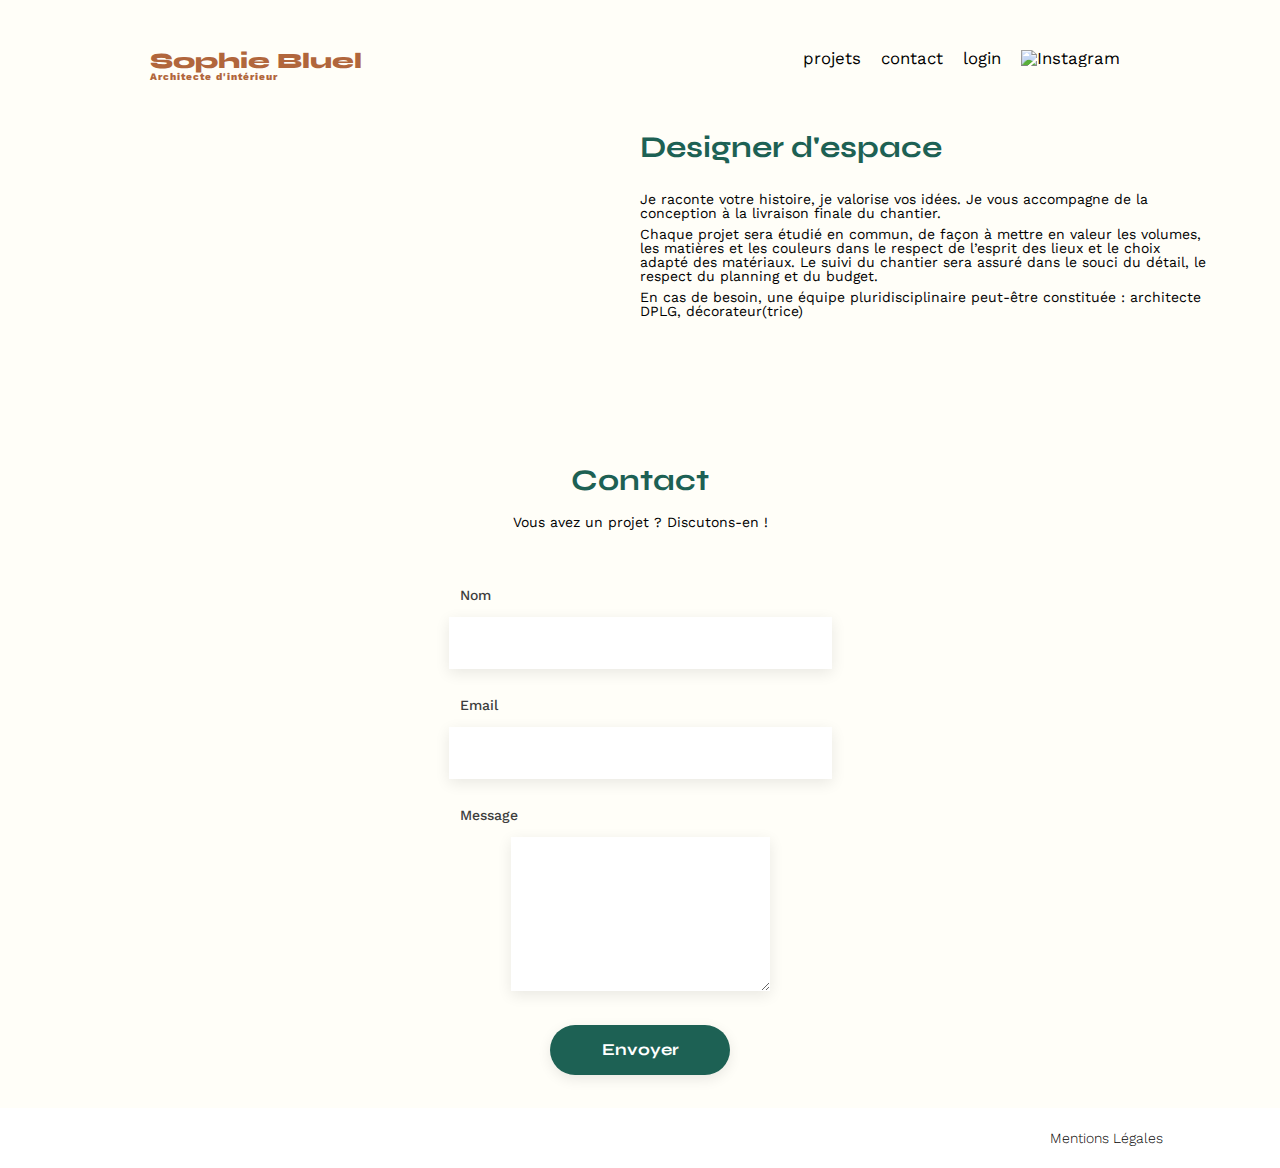
==== FrontEnd/index.html @ ea916d4f "add list categories in the modal 2" ====
<!DOCTYPE html>
<html lang="fr">

<head>
	<meta charset="UTF-8">
	<title>Sophie Bluel - Architecte d'intérieur</title>
	<meta name="viewport" content="width=device-width, initial-scale=1.0">
	<link rel="preconnect" href="https://fonts.googleapis.com">
	<link rel="preconnect" href="https://fonts.gstatic.com" crossorigin>
	<link href="https://fonts.googleapis.com/css2?family=Syne:wght@700;800&family=Work+Sans&display=swap"
		rel="stylesheet">
	<meta name="description" content="">
	<link rel="stylesheet" href="./assets/style.css">
	<script src="https://kit.fontawesome.com/b74c4a8775.js" crossorigin="anonymous"></script>
</head>

<body>
	<div class="modal-container">
		<div class="overlay modal-trigger modal-trigger-xmark"></div>
		<div class="modal1">
			<button class="close-modal modal-trigger"><i class="fa-solid fa-xmark"></i></button>
			<h2>Galerie photo</h2>
			<div class="picture-modal"></div>
			<div class="underline"></div>
			<button class="add-picture modal-trigger-modal2">Ajouter une photo</button>
			<p class="delete-gallery">Supprimer la galerie</p>
		</div>
		<div class="modal2">
			<div class="icon-modal2">
				<i class="fa-solid fa-arrow-left modal-trigger-modal2"></i>
				<i class="fa-solid fa-xmark modal-trigger-xmark"></i>
			</div>
			<h2>Ajout photo</h2>
			<form action="#" method="post">
				<div class="add-img">
					<input type="image" class="container-img" alt="pattern" src="./assets/icons/picture-svgrepo-com 1.svg">
					<button class="btn-add">+ Ajouter photo</button>
					<p>jpg, png : 4mo max</p>
				</div>
				<label for="title">Titre</label>
				<input type="text" name="title" class="input-modal2">
				<label for="Cat-form">Catégorie</label>
				<select type="categorie-liste" name="Cat-form" class="input-modal2"></select>
				<div class="underline-modal2"></div>
				<input type="submit" value="Valider" class="validation-modal2">
			</form>
		</div>
	</div>
	<div class="edit-mode">
		<i class="fa-regular fa-pen-to-square"></i>
		<p>Mode édition</p>
		<button>publier les changements</button>
	</div>
	<header>
		<h1>Sophie Bluel <span>Architecte d'intérieur</span></h1>
		<nav>
			<ul>
				<li>projets</li>
				<li>contact</li>
				<li class="btn-login"><a href="./login.html">login</a></li>
				<li><img src="./assets/icons/instagram.png" alt="Instagram"></li>
			</ul>
		</nav>
	</header>
	<main>
		<section id="introduction">
			<figure>
				<img src="./assets/images/sophie-bluel.png" alt="">
				<div class="edit-btn1">
					<i class="fa-regular fa-pen-to-square"></i>
					<p>modifier</p>
				</div>
			</figure>
			<article>
				<h2>Designer d'espace</h2>
				<p>Je raconte votre histoire, je valorise vos idées. Je vous accompagne de la conception à la livraison
					finale du chantier.</p>
				<p>Chaque projet sera étudié en commun, de façon à mettre en valeur les volumes, les matières et les
					couleurs dans le respect de l’esprit des lieux et le choix adapté des matériaux. Le suivi du
					chantier sera assuré dans le souci du détail, le respect du planning et du budget.</p>
				<p>En cas de besoin, une équipe pluridisciplinaire peut-être constituée : architecte DPLG,
					décorateur(trice)</p>
			</article>
		</section>
		<section id="portfolio">
			<div class="edit-btn2 modal-trigger">
				<h2>Mes Projets</h2>
				<i class="fa-regular fa-pen-to-square"></i>
				<p >modifier</p>
			</div>
			<div id="filter-category"></div>
			<div class="gallery"></div>
		</section>
		<section id="contact">
			<h2>Contact</h2>
			<p>Vous avez un projet ? Discutons-en !</p>
			<form action="#" method="post">
				<label for="name">Nom</label>
				<input type="text" name="name" id="name">
				<label for="email">Email</label>
				<input type="email" name="email" id="email">
				<label for="message">Message</label>
				<textarea name="message" id="message" cols="30" rows="10"></textarea>
				<input type="submit" value="Envoyer">
			</form>
		</section>
	</main>

	<footer>
		<nav>
			<ul>
				<li>Mentions Légales</li>
			</ul>
		</nav>
	</footer>
	<script src="index.js"></script>
</body>

</html>
---- FrontEnd/assets/style.css ----
/* http://meyerweb.com/eric/tools/css/reset/
   v2.0 | 20110126
   License: none (public domain)
*/

html, body, div, span, applet, object, iframe,
h1, h2, h3, h4, h5, h6, p, blockquote, pre,
a, abbr, acronym, address, big, cite, code,
del, dfn, em, img, ins, kbd, q, s, samp,
small, strike, strong, sub, sup, tt, var,
b, u, i, center,
dl, dt, dd, ol, ul, li,
fieldset, form, label, legend,
table, caption, tbody, tfoot, thead, tr, th, td,
article, aside, canvas, details, embed,
figure, figcaption, footer, header, hgroup,
menu, nav, output, ruby, section, summary,
time, mark, audio, video {
	margin: 0;
	padding: 0;
	border: 0;
	font-size: 100%;
	font: inherit;
	vertical-align: baseline;
}
/* HTML5 display-role reset for older browsers */
article, aside, details, figcaption, figure,
footer, header, hgroup, menu, nav, section {
	display: block;
}
body {
	line-height: 1;
	background-color: #FFFEF8;
}
ol, ul {
	list-style: none;
}
blockquote, q {
	quotes: none;
}
blockquote:before, blockquote:after,
q:before, q:after {
	content: '';
	content: none;
}
table {
	border-collapse: collapse;
	border-spacing: 0;
}
/** end reset css**/
body {
	font-family: 'Work Sans' ;
	font-size: 14px;
	background-color: #FFFEF8;
}
header {
	display: flex;
	justify-content: space-between;
	margin: 50px 150px 0 150px;
	max-width: 1140px;
}
main {
	max-width: 1140px;
	margin:auto;
}
section {
	margin: 50px 0
}

h1{
	display: flex;
	flex-direction: column;
	font-family: 'Syne';
	font-size: 22px;
	font-weight: 800;
	color: #B1663C
}

h1 > span {
	font-family: 'Work Sans';
	font-size:10px;
	letter-spacing: 0.1em;
;
}

h2{
	font-family: 'Syne';
	font-weight: 700;
	font-size: 30px;
	color: #1D6154
}
nav ul {
	display: flex;
	align-items: center;
	list-style-type: none;

}
nav li {
	padding: 0 10px;
	font-size: 1.2em;
}

li a {
	text-decoration-line: none;
	color: black;
}

nav a:hover {
	color: #B1663C;	
}

li:hover {
	color: #B1663C;
}
#introduction {
	display: flex;
	align-items: center;
}
#introduction figure {
	flex: 1;
	position: relative;
}
#introduction img {
	display: block;
	margin: auto;
	width: 80%;
}

#introduction article {
	flex: 1
}
#introduction h2 {
	margin-bottom: 1em;
}

#introduction p {
	margin-bottom: 0.5em;
}
#portfolio h2 {
	text-align: center;
	margin-right: 31px;
}

/* Layout hidden button after connexion */

.edit-mode {
	display : none;
    flex-direction: row;
    justify-content: center;
    align-items: center;
    height: 59px;
    background-color: black;
    color: #FFF;
    gap: 20px;
}
.edit-mode button {
    height: 38px;
    width: 13%;
    border-radius: 60px;
    border: transparent;
	cursor: pointer;
}

.edit-btn1 {
	display: none;
	position: absolute;
	left: 55px;
	bottom: -30px;
	cursor: pointer;
}

.edit-btn2 {
	display: none;
	flex-direction: row;
	align-items: center;
	justify-content: center;
	cursor: pointer;
}

/* Layout button filter */
#filter-category {
	display: flex;
	justify-content: center;
	align-items: center;
	margin-bottom: 40px;
}
#filter-category div{
	display: flex;
	flex-direction: row;
	justify-content: center;
	align-items: center;
	height: 37px;
	padding-left: 10px;
	padding-right: 10px;
}
.filter-button {
	color: #1D6154;
	text-align: center;
	font-family: 'Syne';
	font-style: normal;
	font-size: 16px;
	font-weight: 700;
	background: #FFF;
	margin-right: 10px;
	border-radius: 60px;
	border: 1px solid #1D6154;
	cursor: pointer;
}
.active, .filter-button:hover{
	background: #1D6154;
	color: #FFFEF8;
}
.gallery {
	width: 100%;
	display: grid;
	grid-template-columns: 1fr 1fr 1fr;
	grid-column-gap: 20px;
	grid-row-gap: 20px;
}

.gallery img {
	width: 100%;

}
#contact {
	width: 50%;
margin: auto;
}
#contact > * {
	text-align: center;

}
#contact h2{
	margin-bottom: 20px;
}
#contact form {
	text-align: left;
	margin-top:30px;
	display: flex;
	flex-direction: column;
}

#contact input {
	height: 50px;
	font-size: 1.2em;
	border: none;
	box-shadow: 0px 4px 14px rgba(0, 0, 0, 0.09);
}
#contact label {
	margin: 2em 0 1em 0;
}
#contact textarea {
	border: none;
	box-shadow: 0px 4px 14px rgba(0, 0, 0, 0.09);
}

input[type="submit"]{
	font-family: 'Syne';
	font-weight: 700;
	color: white;
	background-color: #1D6154;
	margin : 2em auto ;
	width: 180px;
	text-align: center;
	border-radius: 60px ;
}

footer {
	display: flex;
	justify-content: flex-end;
	background-color: #FFF;
	width: 100%;
	height: 60px;
}

footer nav {
	display: flex;
	align-items: center;
	justify-content: center;
	margin-right: 107px;
}
footer li{
	font-size: 14px;
	font-weight: 300;
}

/* CSS page Connexion*/
.connexion {
	max-width: 1440px;
	height: 650px;
	position: relative;
}
form {
	display: flex;
	flex-direction: column;
	justify-content: center;
	align-items: center;
	margin-top: 100px;
}
form h2 {
	margin-bottom: 50px;
}
form p {
	padding: 10px;
}
form input {
	background: #FFF;
	box-shadow: 0px 4px 14px 0px rgba(0, 0, 0, 0.09);
	width: 379px;
	height: 51px;
	flex-shrink: 0;
	border-color: transparent;
}
form button {
	width: 179px;
	height: 36px;
	flex-shrink: 0;
	border-radius: 60px;
	background: #1D6154;
	color: #FFF;
	border-color: transparent;
}
form button:hover {
	background: #0E2F28;
	cursor: pointer;
}
.forget-password {
	text-decoration: underline;
}
.footer-login {
	position: absolute;
	bottom: 0;
}
/********* CSS Modal1 ********/
.modal-container {
	position: fixed;
	display: none;
	top: 0;
	left: 0;
	width: 100%;
	height: 100%;
	z-index: 1000;
}
.modal-container.active {
	display: block;
	background: rgba(63, 62, 62, 0.3);
}
.overlay {
	width: 100%;
	height: 418%;
	background: rgba(63, 62, 62, 0.3);
}

.modal1, .modal2 {
	width: 66%;
	height: 854px;
	border-radius: 10px;
	background: #FFF;
	position: absolute;
	top: 51%;
	left: 50%;
	transform: translate(-50%, -50%);
}

.modal1 h2 {
	text-align: center;
	width: 100%;
	font-size: 26px;
	color: #000;
	font-weight: 400;
	margin-top: 20px;
}

.picture-modal {
	height: 78%;
	width: 81%;
	display: flex;
	flex-direction: row;
	flex-wrap: wrap;
	justify-content: space-between;
	align-content: space-around;
	margin: auto;
}
.fa-trash-can {
	display: flex;
	justify-content: center;
	align-items: center;
	position: absolute;
	color: #FFF;
	width: 19px;
	height: 21px;
	top: 5%;
	right: 5%;
	background: #000;
	border-radius: 2px;
	cursor: pointer;
}

.fa-up-down-left-right {
	display: flex;
	justify-content: center;
	align-items: center;
	position: absolute;
	color: #FFF;
	width: 19px;
	height: 21px;
	top: 5%;
	right: 20%;
	background: #000;
	border-radius: 2px;
	cursor: pointer;
	visibility: hidden;
}

.photosM:hover .fa-up-down-left-right {
	visibility: visible;
}

.photosM {
	width: 17%;
	height: 27%;
	position: relative;
}

.pictures {
	width: 100%;
	height: 148px;
}
.edit {
	font-size: 16px;
	color: #000;
	padding: auto;
}

.underline {
	width: 82%;
	height: 1px;
	background: #B3B3B3;
	margin: auto;
	margin-bottom: 20px;
}

.add-picture {
	border-radius: 60px;
	background: #1D6154;
	color: #FFF;
	font-family: Syne;
	border-color: transparent;
	width: 36%;
	min-width: 200px;
	height: 36px;
	text-align: center;
	display: block;
	margin: auto;
	cursor: pointer;
}

.delete-gallery {
	color: #d65353;
	text-align: center;
	margin-top: 23px;
}

.close-modal {
	background: #FFF;
	border-color: transparent;
	width: 100%;
	position: relative;
}

.fa-xmark {
	position: absolute;
	font-size: 20px;
	right: 5%;
	cursor: pointer;
}

/******** CSS modal 2 *********/
.modal2 {
	display: none;
}

.modal2.active {
	display: block;
}

.icon-modal2 i {
	margin-top: 20px;
	margin-left: 10px;
	color: #000;
	width: 21px;
	height: 21px;
	font-size: 25px;
}

.modal2 h2 {
	margin-top: 30px;
	text-align: center;
	color: #000;
	font-family: Work Sans;
	font-size: 26px;
	font-style: normal;
	font-weight: 400;
	line-height: normal;
}

.add-img {
	display: flex;
	flex-direction: column;
	justify-content: center;
	align-items: center;
	width: 64%;
	height: 246px;
	border-radius: 3px;
	background: #E8F1F6;
}

.add-img input {
	width: 80%;
	background: #E8F1F6;
	box-shadow: none;
}

.add-img button {
	color: #306685;
	text-align: center;
	font-family: Work Sans;
	font-size: 14px;
	font-style: normal;
	font-weight: 500;
	line-height: normal;
	border-radius: 50px;
	background: #CBD6DC;
}

.add-img p {
	color: #444;
	text-align: center;
	font-family: Work Sans;
	font-size: 10px;
	font-style: normal;
	font-weight: 400;
	line-height: normal;
}

form label {
	width: 63%;
	color: #3D3D3D;
	font-family: Work Sans;
	font-size: 14px;
	font-style: normal;
	font-weight: 500;
	line-height: normal;
	margin-top: 10px;
	margin-bottom: 10px;
}

.input-modal2 {
	width: 63%;
	background: #FFF;
    box-shadow: 0px 4px 14px 0px rgba(0, 0, 0, 0.09);
    height: 51px;
    flex-shrink: 0;
    border-color: transparent;
}

.underline-modal2 {
	width: 64%;
	height: 1px;
	background: #B3B3B3;
	margin: auto;
	margin-bottom: 20px;
	margin-top: 60px;
}

.modal2 form {
	margin-top: 50px;
}

.validation-modal2 {
	width: 30%;
	cursor: pointer;
}

.fa-arrow-left {
	cursor: pointer;
}
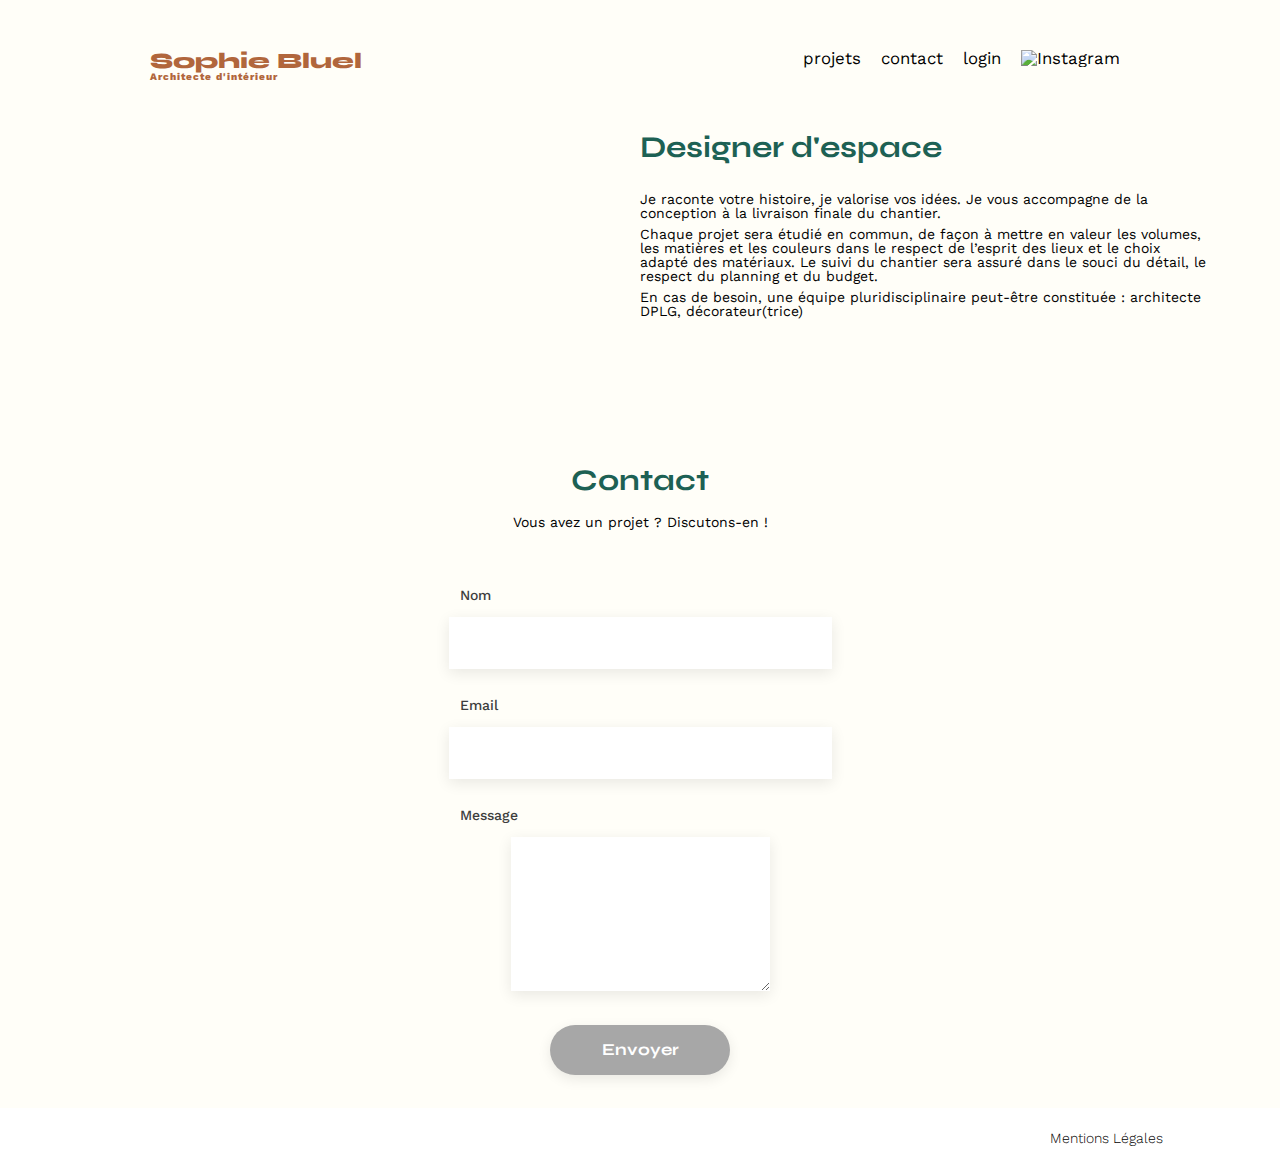
==== commit ac05faaa: "the form is working" ====
--- a/FrontEnd/index.html
+++ b/FrontEnd/index.html
@@ -31,18 +31,20 @@
 				<i class="fa-solid fa-xmark modal-trigger-xmark"></i>
 			</div>
 			<h2>Ajout photo</h2>
-			<form action="#" method="post">
+			<form action="#" method="post" enctype="multipart/form-data" id="formulaire">
 				<div class="add-img">
-					<input type="image" class="container-img" alt="pattern" src="./assets/icons/picture-svgrepo-com 1.svg">
-					<button class="btn-add">+ Ajouter photo</button>
-					<p>jpg, png : 4mo max</p>
+					<i class="fa-solid fa-xmark delete-picture"></i>
+					<input type="image" id="preview" class="container-img" alt="pattern" src="./assets/icons/picture-svgrepo-com 1.svg">
+					<label for="btn-add" class="preview-label">+ Ajouter photo</label>
+					<input type="file" id="btn-add" name="btn-add" accept=".jpg, .png" maxlength="4000000" required>
+					<p class="preview-p">jpg, png : 4mo max</p>
 				</div>
 				<label for="title">Titre</label>
-				<input type="text" name="title" class="input-modal2">
+				<input type="text" name="title" class="input-modal2" id="title" required>
 				<label for="Cat-form">Catégorie</label>
-				<select type="categorie-liste" name="Cat-form" class="input-modal2"></select>
+				<select type="categorie-liste" name="Cat-form" class="input-modal2" id="liste-cat" required></select>
 				<div class="underline-modal2"></div>
-				<input type="submit" value="Valider" class="validation-modal2">
+				<input type="submit" value="Valider" class="validation-modal2" id="submit-button" disabled>
 			</form>
 		</div>
 	</div>
@@ -72,6 +74,10 @@
 				</div>
 			</figure>
 			<article>
+				<div class="edit-btn3">
+					<i class="fa-regular fa-pen-to-square"></i>
+					<p>modifier</p>
+				</div>
 				<h2>Designer d'espace</h2>
 				<p>Je raconte votre histoire, je valorise vos idées. Je vous accompagne de la conception à la livraison
 					finale du chantier.</p>
--- a/FrontEnd/assets/style.css
+++ b/FrontEnd/assets/style.css
@@ -177,6 +177,14 @@
 	cursor: pointer;
 }
 
+.edit-btn3 {
+	display: none;
+	flex-direction: row;
+	align-items: center;
+	justify-content: flex-start;
+	cursor: pointer;
+}
+
 /* Layout button filter */
 #filter-category {
 	display: flex;
@@ -258,7 +266,7 @@
 	font-family: 'Syne';
 	font-weight: 700;
 	color: white;
-	background-color: #1D6154;
+	background-color: #A7A7A7;
 	margin : 2em auto ;
 	width: 180px;
 	text-align: center;
@@ -311,7 +319,7 @@
 	flex-shrink: 0;
 	border-color: transparent;
 }
-form button {
+.modal1 button {
 	width: 179px;
 	height: 36px;
 	flex-shrink: 0;
@@ -513,6 +521,7 @@
 	height: 246px;
 	border-radius: 3px;
 	background: #E8F1F6;
+	position: relative;
 }
 
 .add-img input {
@@ -521,8 +530,8 @@
 	box-shadow: none;
 }
 
-.add-img button {
-	color: #306685;
+.validation-modal2 {
+	color: #A7A7A7;
 	text-align: center;
 	font-family: Work Sans;
 	font-size: 14px;
@@ -531,6 +540,7 @@
 	line-height: normal;
 	border-radius: 50px;
 	background: #CBD6DC;
+	cursor: auto;
 }
 
 .add-img p {
@@ -579,9 +589,66 @@
 
 .validation-modal2 {
 	width: 30%;
-	cursor: pointer;
 }
 
 .fa-arrow-left {
 	cursor: pointer;
-}+}
+
+input[type="file"] {
+	height: 0;
+	width: 0;
+	display: none;
+}
+
+.add-img label {
+	border: 1px solid transparent;
+	border-radius: 50px;
+	background: #CBD6DC;
+	height: 36px;
+	width: 237px;
+	cursor: pointer;
+	display: flex;
+	align-items: center;
+	justify-content: center;
+	color: #306685;
+	font-size: 14px;
+}
+
+.container-img {
+	display: block;
+}
+
+.container-img.hidden {
+	display: none;
+}
+
+.preview-p {
+	display: block;
+}
+
+.preview-p.hidden {
+	display: none;
+}
+
+.preview-label {
+	display: block;
+}
+
+.preview-label.hidden  {
+	display: none;
+}
+
+.delete-picture {
+	color: #000;
+	position: absolute;
+	right: 20px;
+	top: 10px;
+	opacity: 0;
+}
+
+.delete-picture.active {
+	opacity: 1;
+	background: #E8F1F6;
+}
+  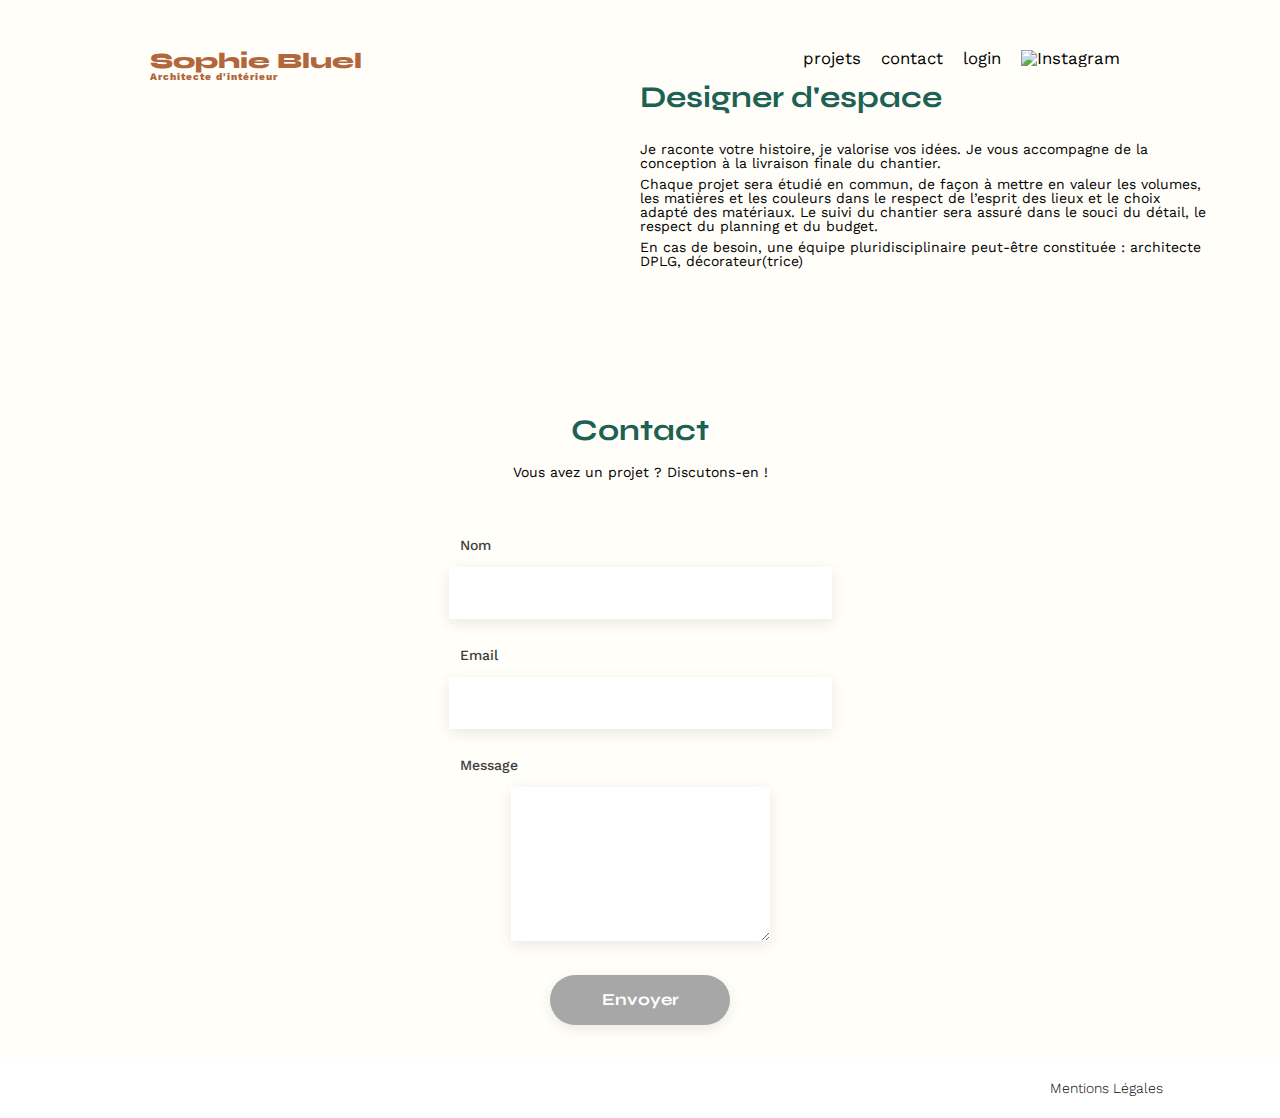
==== commit f4258818: "last modification" ====
--- a/FrontEnd/index.html
+++ b/FrontEnd/index.html
@@ -18,7 +18,7 @@
 	<div class="modal-container">
 		<div class="overlay modal-trigger modal-trigger-xmark"></div>
 		<div class="modal1">
-			<button class="close-modal modal-trigger"><i class="fa-solid fa-xmark"></i></button>
+			<div class="close-modal modal-trigger"><i class="fa-solid fa-xmark"></i></div>
 			<h2>Galerie photo</h2>
 			<div class="picture-modal"></div>
 			<div class="underline"></div>
@@ -34,15 +34,15 @@
 			<form action="#" method="post" enctype="multipart/form-data" id="formulaire">
 				<div class="add-img">
 					<i class="fa-solid fa-xmark delete-picture"></i>
-					<input type="image" id="preview" class="container-img" alt="pattern" src="./assets/icons/picture-svgrepo-com 1.svg">
+					<input type="image" id="preview" class="container-img" alt="pattern" src="./assets/icons/picture-svgrepo-com%201.svg">
 					<label for="btn-add" class="preview-label">+ Ajouter photo</label>
-					<input type="file" id="btn-add" name="btn-add" accept=".jpg, .png" maxlength="4000000" required>
+					<input type="file" id="btn-add" name="btn-add" accept=".jpg, .png" required>
 					<p class="preview-p">jpg, png : 4mo max</p>
 				</div>
 				<label for="title">Titre</label>
 				<input type="text" name="title" class="input-modal2" id="title" required>
-				<label for="Cat-form">Catégorie</label>
-				<select type="categorie-liste" name="Cat-form" class="input-modal2" id="liste-cat" required></select>
+				<label for="liste-cat">Catégorie</label>
+				<select name="liste-cat" class="input-modal2" id="liste-cat"></select>
 				<div class="underline-modal2"></div>
 				<input type="submit" value="Valider" class="validation-modal2" id="submit-button" disabled>
 			</form>
@@ -65,7 +65,7 @@
 		</nav>
 	</header>
 	<main>
-		<section id="introduction">
+		<div id="introduction">
 			<figure>
 				<img src="./assets/images/sophie-bluel.png" alt="">
 				<div class="edit-btn1">
@@ -87,7 +87,7 @@
 				<p>En cas de besoin, une équipe pluridisciplinaire peut-être constituée : architecte DPLG,
 					décorateur(trice)</p>
 			</article>
-		</section>
+		</div>
 		<section id="portfolio">
 			<div class="edit-btn2 modal-trigger">
 				<h2>Mes Projets</h2>
--- a/FrontEnd/assets/style.css
+++ b/FrontEnd/assets/style.css
@@ -59,6 +59,15 @@
 	margin: 50px 150px 0 150px;
 	max-width: 1140px;
 }
+
+@media screen and (max-width: 592px) {
+  header {
+    flex-direction: column;
+	width: 100%;
+	    margin: 50px 150px 0 40px;
+  }
+}
+
 main {
 	max-width: 1140px;
 	margin:auto;
@@ -93,8 +102,8 @@
 	display: flex;
 	align-items: center;
 	list-style-type: none;
-
-}
+}
+
 nav li {
 	padding: 0 10px;
 	font-size: 1.2em;
@@ -156,6 +165,7 @@
 .edit-mode button {
     height: 38px;
     width: 13%;
+	min-width: 122px;
     border-radius: 60px;
     border: transparent;
 	cursor: pointer;
@@ -319,7 +329,7 @@
 	flex-shrink: 0;
 	border-color: transparent;
 }
-.modal1 button {
+form button {
 	width: 179px;
 	height: 36px;
 	flex-shrink: 0;
@@ -360,7 +370,7 @@
 }
 
 .modal1, .modal2 {
-	width: 66%;
+	width: 70%;
 	height: 854px;
 	border-radius: 10px;
 	background: #FFF;
@@ -380,15 +390,41 @@
 }
 
 .picture-modal {
-	height: 78%;
-	width: 81%;
-	display: flex;
-	flex-direction: row;
-	flex-wrap: wrap;
-	justify-content: space-between;
-	align-content: space-around;
-	margin: auto;
-}
+	height: 70%;
+	width: 100%;
+	display: grid;
+	grid-template-columns: repeat(5, 152px);
+	grid-template-rows: repeat(3, 168px);
+	margin-top: 50px;
+	overflow-y: auto;
+	column-gap: 10px;
+	row-gap: 41px;
+	justify-content: center;
+}
+@media screen and (max-width: 1182px) {
+  .picture-modal {
+    grid-template-columns: repeat(4, 152px); /* Passe à 4 colonnes */
+  }
+}
+
+@media screen and (max-width: 950px) {
+  .picture-modal {
+    grid-template-columns: repeat(3, 152px); /* Passe à 4 colonnes */
+  }
+}
+
+@media screen and (max-width: 711px) {
+  .picture-modal {
+    grid-template-columns: repeat(2, 152px); /* Passe à 4 colonnes */
+  }
+}
+
+@media screen and (max-width: 491px) {
+  .picture-modal {
+    grid-template-columns: repeat(1, 152px); /* Passe à 4 colonnes */
+  }
+}
+
 .fa-trash-can {
 	display: flex;
 	justify-content: center;
@@ -404,6 +440,10 @@
 	cursor: pointer;
 }
 
+.fa-trash-can i {
+	display: flex;
+}
+
 .fa-up-down-left-right {
 	display: flex;
 	justify-content: center;
@@ -425,8 +465,8 @@
 }
 
 .photosM {
-	width: 17%;
-	height: 27%;
+	width: 122px;
+	height: 139px;
 	position: relative;
 }
 
@@ -437,7 +477,6 @@
 .edit {
 	font-size: 16px;
 	color: #000;
-	padding: auto;
 }
 
 .underline {
@@ -474,13 +513,16 @@
 	border-color: transparent;
 	width: 100%;
 	position: relative;
+	height: 20px;
+    margin-top: 12px;
 }
 
 .fa-xmark {
 	position: absolute;
-	font-size: 20px;
+	font-size: 26px;
 	right: 5%;
 	cursor: pointer;
+	color: #000;
 }
 
 /******** CSS modal 2 *********/
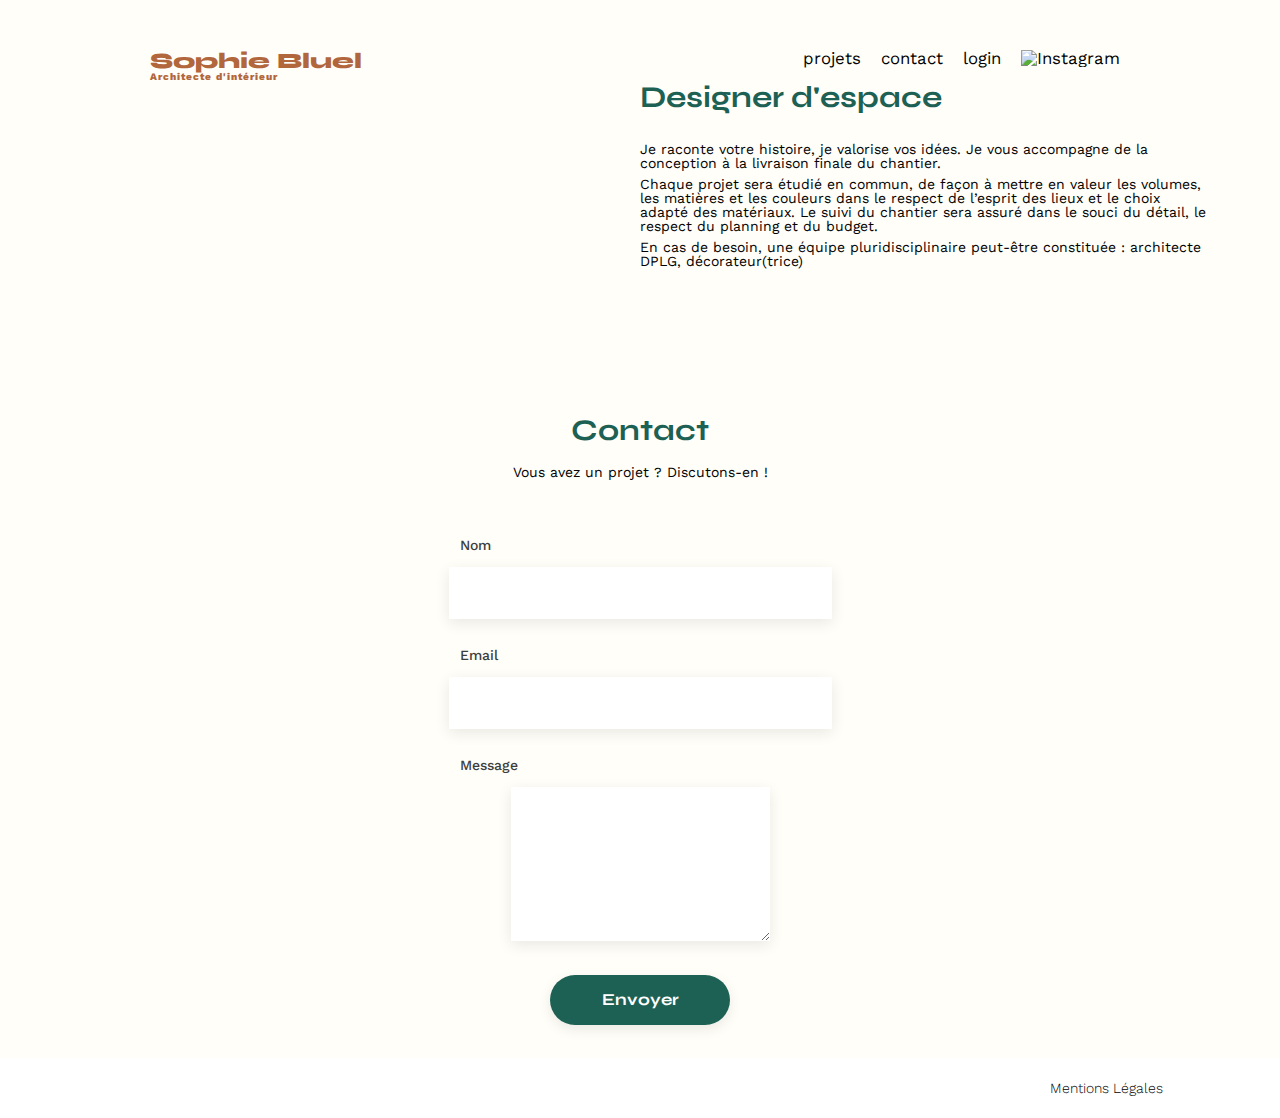
==== commit 3ff1b422: "last version" ====
--- a/FrontEnd/index.html
+++ b/FrontEnd/index.html
@@ -107,7 +107,7 @@
 				<input type="email" name="email" id="email">
 				<label for="message">Message</label>
 				<textarea name="message" id="message" cols="30" rows="10"></textarea>
-				<input type="submit" value="Envoyer">
+				<input type="submit" value="Envoyer" class="validation-contact">
 			</form>
 		</section>
 	</main>
--- a/FrontEnd/assets/style.css
+++ b/FrontEnd/assets/style.css
@@ -272,11 +272,11 @@
 	box-shadow: 0px 4px 14px rgba(0, 0, 0, 0.09);
 }
 
-input[type="submit"]{
+.validation-contact {
 	font-family: 'Syne';
 	font-weight: 700;
 	color: white;
-	background-color: #A7A7A7;
+	background-color: #1D6154;
 	margin : 2em auto ;
 	width: 180px;
 	text-align: center;
@@ -440,8 +440,8 @@
 	cursor: pointer;
 }
 
-.fa-trash-can i {
-	display: flex;
+i.fa-solid {
+	display: flex
 }
 
 .fa-up-down-left-right {
@@ -453,7 +453,7 @@
 	width: 19px;
 	height: 21px;
 	top: 5%;
-	right: 20%;
+	right: 24%;
 	background: #000;
 	border-radius: 2px;
 	cursor: pointer;
@@ -573,7 +573,7 @@
 }
 
 .validation-modal2 {
-	color: #A7A7A7;
+	color: #FFF;
 	text-align: center;
 	font-family: Work Sans;
 	font-size: 14px;
